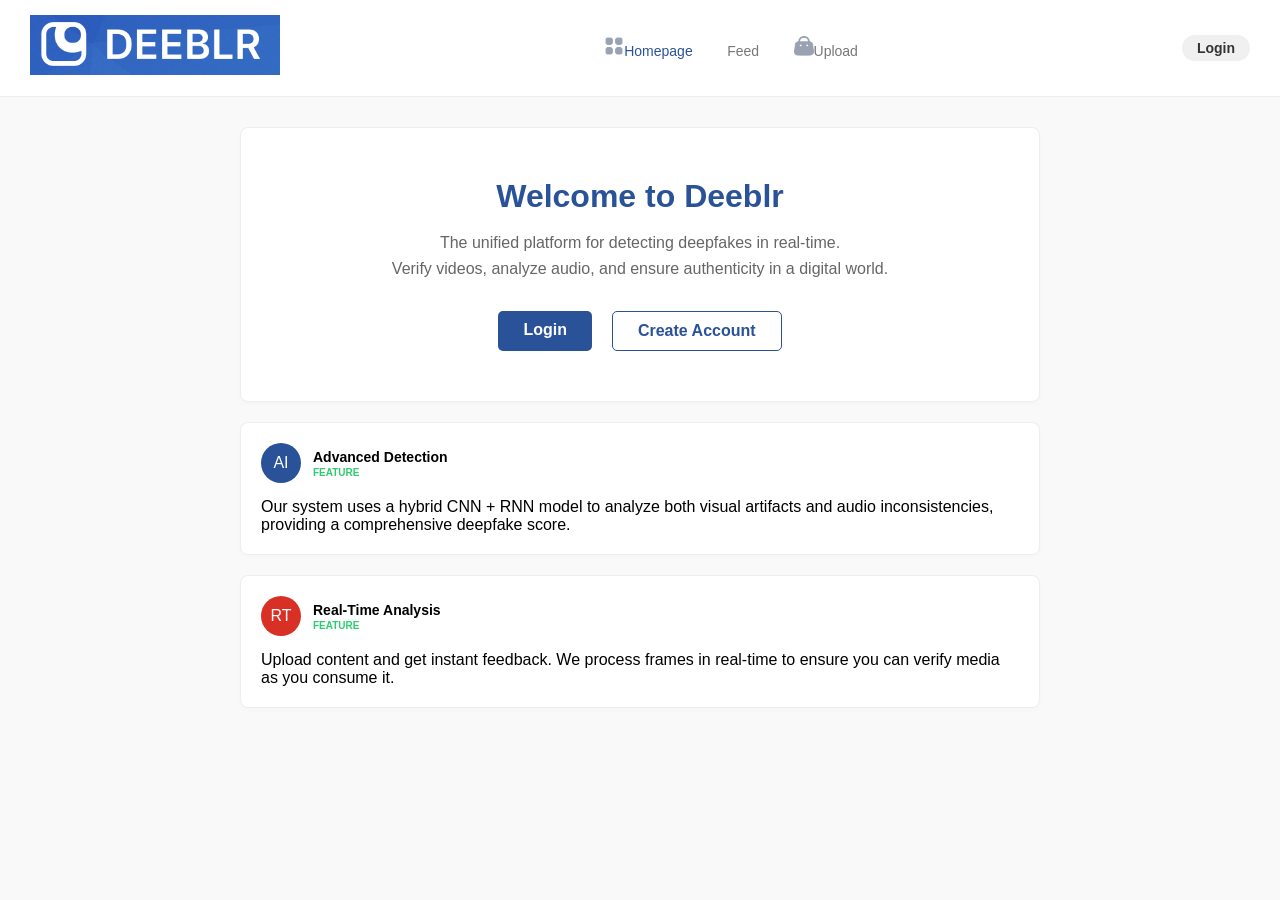
==== Deeblr/src/main/resources/static/index.html @ b956cac5 "front end completed: december 25- jan 26" ====
<!DOCTYPE html>
<html lang="en">
<head>
    <meta charset="UTF-8">
    <meta name="viewport" content="width=device-width, initial-scale=1.0">
    <title>Deeblr - Home</title>

    <link rel="stylesheet" href="style.css">
</head>
<body class="feed-body"> <nav class="navbar">
    <div class="brand-logo">
        <img src="../../java/com/example/frontend/logo.png" alt="Deeblr Logo" style="height: 60px; width: auto;">
    </div>

    <div class="nav-center">
        <a href="index.html" class="active"><img src="homepage.png" style="width:20px;height:20px;">Homepage</a>
        <a href="feed.html">Feed</a>
        <a href="upload.html"><img src="upload.png" style="width:20px;height:20px;">Upload</a>
    </div>

    <div class="user-pill">
        <a href="login.html" style="text-decoration:none; color:#333; font-size:14px; font-weight:bold;">Login</a>
    </div>
</nav>

<div class="feed-container">

    <div class="card" style="text-align: center; padding: 50px;">
        <h1 style="color: #2a5298; margin-bottom: 15px;">Welcome to Deeblr</h1>
        <p style="color: #666; font-size: 16px; margin-bottom: 30px; line-height: 1.6;">
            The unified platform for detecting deepfakes in real-time.<br>
            Verify videos, analyze audio, and ensure authenticity in a digital world.
        </p>

        <div style="display: flex; justify-content: center; gap: 20px;">
            <a href="login.html" class="btn-primary" style="text-decoration: none; display: inline-block;">Login</a>

            <a href="register.html" style="text-decoration: none; padding: 10px 25px; border: 1px solid #2a5298; color: #2a5298; border-radius: 5px; font-weight: bold;">
                Create Account
            </a>
        </div>
    </div>

    <div class="card">
        <div class="card-header">
            <div class="avatar-circle" style="background: #2a5298;">AI</div>
            <div class="meta">
                <strong>Advanced Detection</strong>
                <span class="tag friend">Feature</span>
            </div>
        </div>
        <p>Our system uses a hybrid CNN + RNN model to analyze both visual artifacts and audio inconsistencies, providing a comprehensive deepfake score.</p>
    </div>

    <div class="card">
        <div class="card-header">
            <div class="avatar-circle" style="background: #d93025;">RT</div>
            <div class="meta">
                <strong>Real-Time Analysis</strong>
                <span class="tag friend">Feature</span>
            </div>
        </div>
        <p>Upload content and get instant feedback. We process frames in real-time to ensure you can verify media as you consume it.</p>
    </div>

</div>

</body>
</html>
---- Deeblr/src/main/resources/static/style.css ----
/* =========================================
   1. GLOBAL SETTINGS
   ========================================= */
/* The "Reset": This removes the default spaces browsers add
   so everything looks the same on Chrome, Safari, etc. */
* {
    margin: 0;
    padding: 0;
    box-sizing: border-box;
    font-family: 'Segoe UI', sans-serif;
}

/* =========================================
   2. LOGIN & REGISTER PAGE
   ========================================= */
/* Splits the screen into two halves (Blue Left, White Right) */
.login-container {
    display: flex;
    height: 100vh; /* 100vh means "100% of the screen height" */
    width: 100%;
}

/* LEFT SIDE: The Blue Gradient Panel */
.brand-panel {
    width: 40%;
    /* Creates the diagonal blue fade effect */
    background: linear-gradient(135deg, #1e3c72 0%, #2a5298 100%);
    display: flex;
    align-items: center;    /* Centers logo vertically */
    justify-content: center; /* Centers logo horizontally */
    color: white;
}

/* The "DEEBLR" text style */
.brand-logo {
    font-size: 24px;
    font-weight: bold;
    letter-spacing: 2px; /* Spreads the letters out slightly */
}

/* The box around the "9" logo */
.logo-icon {
    border: 2px solid white;
    padding: 2px 6px;
    border-radius: 4px;
    margin-right: 8px;
}

/* RIGHT SIDE: The White Form Area */
.form-panel {
    width: 60%;
    display: flex;
    align-items: center;
    justify-content: center;
    background-color: white;
}

/* Limits the width of the form so it doesn't stretch too wide */
.login-box {
    width: 400px;
}

.login-box h2 {
    font-size: 28px;
    margin-bottom: 5px;
}

.subtitle {
    color: #888; /* Grey text */
    margin-bottom: 30px;
    font-size: 14px;
}

/* The "Log in as..." box showing your previous account */
.user-card {
    display: flex;
    align-items: center;
    border: 1px solid #eee;
    padding: 10px;
    border-radius: 8px;
    margin-bottom: 30px;
    background: #fafafa;
}

.avatar {
    width: 40px;
    height: 40px;
    background: #ddd;
    border-radius: 50%; /* Makes the box a perfect circle */
    display: flex;
    align-items: center;
    justify-content: center;
    color: #555;
    margin-right: 15px;
}

.user-info {
    flex-grow: 1; /* Pushes the "Remove" button to the far right */
    font-size: 14px;
}

.remove-link {
    color: #ff4444; /* Red color for remove */
    text-decoration: none;
    font-size: 12px;
    font-weight: bold;
}

/* Styling for all text boxes (Email, Password, etc.) */
input {
    width: 100%;
    padding: 12px;
    margin-bottom: 15px;
    border: 1px solid #ddd;
    border-radius: 5px;
}

/* The area with "Forgot Password?" links */
.actions {
    display: flex;
    justify-content: space-between;
    align-items: center;
    margin-top: 10px;
}

.actions a {
    color: #666;
    text-decoration: none;
    font-size: 13px;
}

/* The main blue button */
.btn-primary {
    background-color: #2a5298;
    color: white;
    border: none;
    padding: 10px 25px;
    border-radius: 5px;
    cursor: pointer;
    font-weight: bold;
}

.footer-text {
    margin-top: 40px;
    font-size: 13px;
    color: #888;
    text-align: right;
}

/* =========================================
   3. FEED PAGE (Inside the App)
   ========================================= */
/* Sets the background color for the whole feed page */
.feed-body {
    background-color: #f9f9f9;
}

/* Top Navigation Bar */
.navbar {
    background: white;
    padding: 15px 30px;
    display: flex;
    justify-content: space-between;
    align-items: center;
    border-bottom: 1px solid #eee;
}

.brand-logo.dark {
    color: #2a5298; /* Blue logo on white background */
}

/* Middle links (Feed, Explore, etc.) */
.nav-center a {
    margin: 0 15px;
    text-decoration: none;
    color: #777;
    font-size: 14px;
    font-weight: 500;
}

.nav-center a.active {
    color: #2a5298; /* Highlights the current page link */
}

/* User profile pill on the top right */
.user-pill {
    display: flex;
    align-items: center;
    background: #f0f0f0;
    padding: 5px 15px;
    border-radius: 20px; /* Fully rounded edges */
    font-size: 14px;
}

.avatar-small {
    width: 24px;
    height: 24px;
    background: #ccc;
    border-radius: 50%;
    margin-right: 8px;
    text-align: center;
    line-height: 24px;
    color: white;
}

/* Centers the feed in the middle of the screen */
.feed-container {
    max-width: 800px;
    margin: 30px auto;
}

.feed-header {
    display: flex;
    align-items: center;
    margin-bottom: 20px;
}

.back-btn {
    background: white;
    border: 1px solid #ddd;
    padding: 5px 10px;
    border-radius: 4px;
    margin-right: 15px;
    cursor: pointer;
}

/* The little red "New" or "Hot" label */
.badge {
    background: #ffebeb;
    color: #d93025;
    font-size: 11px;
    padding: 2px 6px;
    border-radius: 4px;
    margin-left: 10px;
}

.ticket-id {
    margin-left: auto; /* Pushes ticket ID to far right */
    color: #2a5298;
    font-size: 12px;
}

/* The Post Box (White card style) */
.card {
    background: white;
    border: 1px solid #eee;
    border-radius: 8px;
    padding: 20px;
    margin-bottom: 20px;
    box-shadow: 0 2px 5px rgba(0,0,0,0.02); /* Slight shadow for depth */
}

.card-header {
    display: flex;
    align-items: center;
    margin-bottom: 15px;
}

.avatar-circle, .avatar-img {
    width: 40px;
    height: 40px;
    border-radius: 50%;
    margin-right: 12px;
}

.avatar-circle {
    background: #333;
    color: white;
    display: flex;
    align-items: center;
    justify-content: center;
}

.meta {
    display: flex;
    flex-direction: column;
}

.meta strong {
    font-size: 14px;
}

.tag {
    font-size: 10px;
    font-weight: bold;
    text-transform: uppercase;
    margin-top: 2px;
}

.tag.friend {
    color: #2ecc71; /* Green color for friends */
}

.date {
    margin-left: auto;
    color: #999;
    font-size: 12px;
}

.image-container img {
    width: 100%; /* Ensures images fit inside the card */
    border-radius: 8px;
    margin-top: 15px;
}
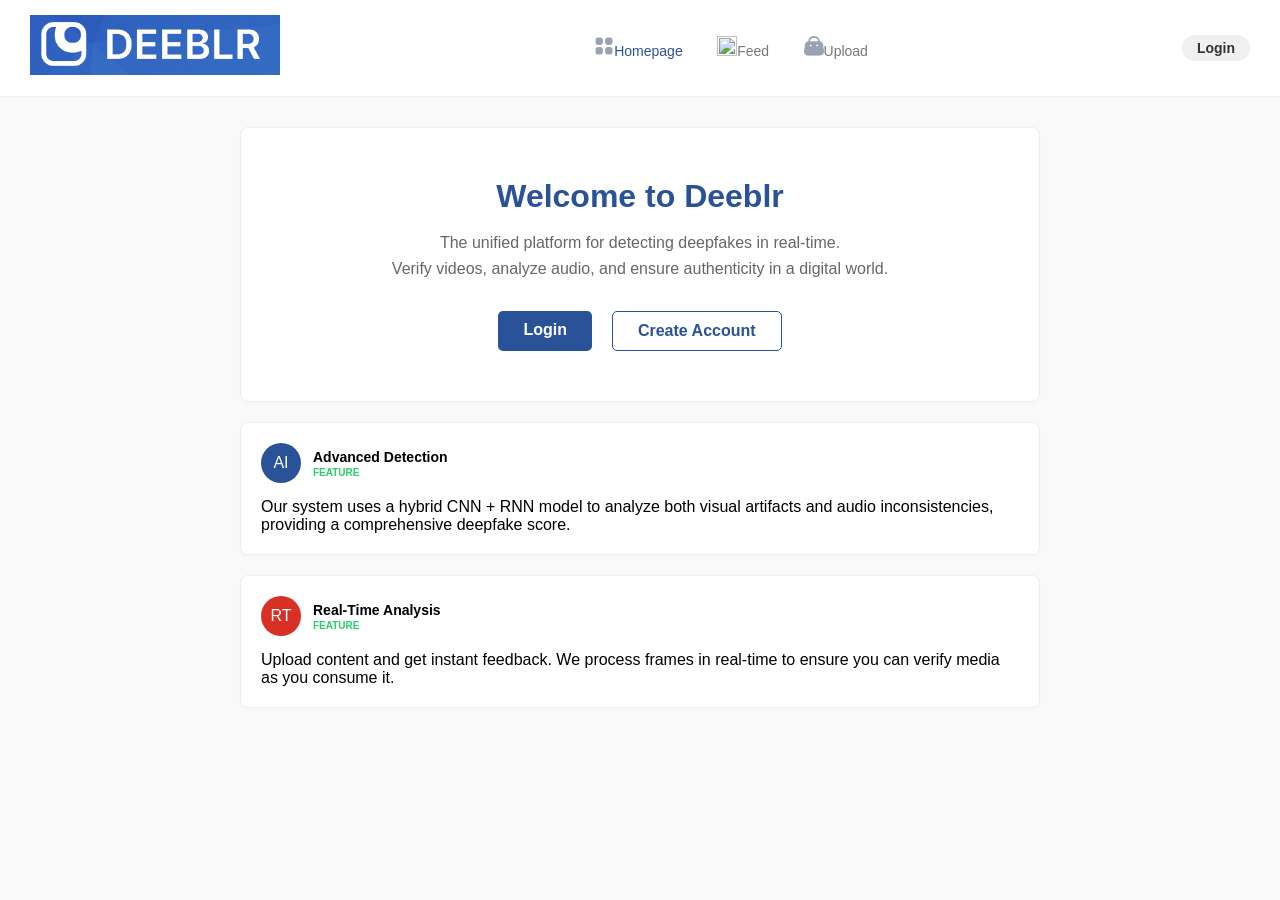
==== commit c4e9ddef: "FIXED(core): resolve auth identity mismatch, optimize friend logic & enable video playback Backend C" ====
--- a/Deeblr/src/main/resources/static/index.html
+++ b/Deeblr/src/main/resources/static/index.html
@@ -14,7 +14,7 @@
 
     <div class="nav-center">
         <a href="index.html" class="active"><img src="homepage.png" style="width:20px;height:20px;">Homepage</a>
-        <a href="feed.html">Feed</a>
+        <a href="feed.html"><img src="feed.png" style="width:20px;height:20px;">Feed</a>
         <a href="upload.html"><img src="upload.png" style="width:20px;height:20px;">Upload</a>
     </div>
 
--- a/Deeblr/src/main/resources/static/style.css
+++ b/Deeblr/src/main/resources/static/style.css
@@ -1,8 +1,6 @@
 /* =========================================
    1. GLOBAL SETTINGS
    ========================================= */
-/* The "Reset": This removes the default spaces browsers add
-   so everything looks the same on Chrome, Safari, etc. */
 * {
     margin: 0;
     padding: 0;
@@ -10,35 +8,34 @@
     font-family: 'Segoe UI', sans-serif;
 }
 
+body {
+    background-color: #f9f9f9; /* Matches .feed-body */
+}
+
 /* =========================================
    2. LOGIN & REGISTER PAGE
    ========================================= */
-/* Splits the screen into two halves (Blue Left, White Right) */
 .login-container {
     display: flex;
-    height: 100vh; /* 100vh means "100% of the screen height" */
+    height: 100vh;
     width: 100%;
 }
 
-/* LEFT SIDE: The Blue Gradient Panel */
 .brand-panel {
     width: 40%;
-    /* Creates the diagonal blue fade effect */
     background: linear-gradient(135deg, #1e3c72 0%, #2a5298 100%);
     display: flex;
-    align-items: center;    /* Centers logo vertically */
-    justify-content: center; /* Centers logo horizontally */
-    color: white;
-}
-
-/* The "DEEBLR" text style */
+    align-items: center;
+    justify-content: center;
+    color: white;
+}
+
 .brand-logo {
     font-size: 24px;
     font-weight: bold;
-    letter-spacing: 2px; /* Spreads the letters out slightly */
-}
-
-/* The box around the "9" logo */
+    letter-spacing: 2px;
+}
+
 .logo-icon {
     border: 2px solid white;
     padding: 2px 6px;
@@ -46,7 +43,6 @@
     margin-right: 8px;
 }
 
-/* RIGHT SIDE: The White Form Area */
 .form-panel {
     width: 60%;
     display: flex;
@@ -55,7 +51,6 @@
     background-color: white;
 }
 
-/* Limits the width of the form so it doesn't stretch too wide */
 .login-box {
     width: 400px;
 }
@@ -66,12 +61,11 @@
 }
 
 .subtitle {
-    color: #888; /* Grey text */
+    color: #888;
     margin-bottom: 30px;
     font-size: 14px;
 }
 
-/* The "Log in as..." box showing your previous account */
 .user-card {
     display: flex;
     align-items: center;
@@ -86,7 +80,7 @@
     width: 40px;
     height: 40px;
     background: #ddd;
-    border-radius: 50%; /* Makes the box a perfect circle */
+    border-radius: 50%;
     display: flex;
     align-items: center;
     justify-content: center;
@@ -95,18 +89,17 @@
 }
 
 .user-info {
-    flex-grow: 1; /* Pushes the "Remove" button to the far right */
+    flex-grow: 1;
     font-size: 14px;
 }
 
 .remove-link {
-    color: #ff4444; /* Red color for remove */
+    color: #ff4444;
     text-decoration: none;
     font-size: 12px;
     font-weight: bold;
 }
 
-/* Styling for all text boxes (Email, Password, etc.) */
 input {
     width: 100%;
     padding: 12px;
@@ -115,7 +108,6 @@
     border-radius: 5px;
 }
 
-/* The area with "Forgot Password?" links */
 .actions {
     display: flex;
     justify-content: space-between;
@@ -129,7 +121,6 @@
     font-size: 13px;
 }
 
-/* The main blue button */
 .btn-primary {
     background-color: #2a5298;
     color: white;
@@ -148,14 +139,12 @@
 }
 
 /* =========================================
-   3. FEED PAGE (Inside the App)
+   3. FEED PAGE COMPONENTS
    ========================================= */
-/* Sets the background color for the whole feed page */
 .feed-body {
     background-color: #f9f9f9;
 }
 
-/* Top Navigation Bar */
 .navbar {
     background: white;
     padding: 15px 30px;
@@ -166,10 +155,9 @@
 }
 
 .brand-logo.dark {
-    color: #2a5298; /* Blue logo on white background */
-}
-
-/* Middle links (Feed, Explore, etc.) */
+    color: #2a5298;
+}
+
 .nav-center a {
     margin: 0 15px;
     text-decoration: none;
@@ -179,16 +167,15 @@
 }
 
 .nav-center a.active {
-    color: #2a5298; /* Highlights the current page link */
-}
-
-/* User profile pill on the top right */
+    color: #2a5298;
+}
+
 .user-pill {
     display: flex;
     align-items: center;
     background: #f0f0f0;
     padding: 5px 15px;
-    border-radius: 20px; /* Fully rounded edges */
+    border-radius: 20px;
     font-size: 14px;
 }
 
@@ -203,7 +190,6 @@
     color: white;
 }
 
-/* Centers the feed in the middle of the screen */
 .feed-container {
     max-width: 800px;
     margin: 30px auto;
@@ -224,7 +210,6 @@
     cursor: pointer;
 }
 
-/* The little red "New" or "Hot" label */
 .badge {
     background: #ffebeb;
     color: #d93025;
@@ -235,19 +220,18 @@
 }
 
 .ticket-id {
-    margin-left: auto; /* Pushes ticket ID to far right */
+    margin-left: auto;
     color: #2a5298;
     font-size: 12px;
 }
 
-/* The Post Box (White card style) */
 .card {
     background: white;
     border: 1px solid #eee;
     border-radius: 8px;
     padding: 20px;
     margin-bottom: 20px;
-    box-shadow: 0 2px 5px rgba(0,0,0,0.02); /* Slight shadow for depth */
+    box-shadow: 0 2px 5px rgba(0,0,0,0.02);
 }
 
 .card-header {
@@ -288,7 +272,7 @@
 }
 
 .tag.friend {
-    color: #2ecc71; /* Green color for friends */
+    color: #2ecc71;
 }
 
 .date {
@@ -298,7 +282,90 @@
 }
 
 .image-container img {
-    width: 100%; /* Ensures images fit inside the card */
+    width: 100%;
     border-radius: 8px;
     margin-top: 15px;
+}
+
+/* =========================================
+   4. NAVIGATION COMPATIBILITY TWEAKS
+   (Connects HTML classes to your CSS)
+   ========================================= */
+
+/* The HTML uses 'header', your CSS uses 'navbar'. This links them. */
+.header {
+    background: white;
+    padding: 15px 40px;
+    height: 70px;
+    display: flex;
+    justify-content: space-between;
+    align-items: center;
+    border-bottom: 1px solid #eee;
+    position: sticky; /* Makes the bar stick to top */
+    top: 0;
+    z-index: 100;
+}
+
+/* The HTML uses 'brand', your CSS uses 'brand-logo' */
+.brand {
+    font-size: 24px;
+    font-weight: bold;
+    letter-spacing: 2px;
+    color: #2a5298;
+    text-decoration: none;
+    display: flex;
+    align-items: center;
+    gap: 10px;
+}
+
+/* The HTML uses 'nav-links', your CSS uses 'nav-center' */
+.nav-links {
+    display: flex;
+    align-items: center;
+}
+
+.nav-links a {
+    margin: 0 15px;
+    text-decoration: none;
+    color: #777;
+    font-size: 14px;
+    font-weight: 500;
+    display: flex;
+    align-items: center;
+    gap: 8px;
+}
+
+.nav-links a:hover, .nav-links a.active {
+    color: #2a5298;
+    font-weight: bold;
+}
+
+/* The HTML uses 'user-badge', your CSS uses 'user-pill' */
+.user-badge {
+    display: flex;
+    align-items: center;
+    background: #f0f0f0;
+    padding: 5px 15px;
+    border-radius: 20px;
+    font-size: 14px;
+    cursor: pointer;
+    border: 1px solid transparent;
+}
+
+.user-badge:hover {
+    background: #e9ecef;
+    border-color: #ddd;
+}
+
+.user-avatar-small {
+    width: 24px;
+    height: 24px;
+    background: #2a5298; /* Blue background for initials */
+    color: white;
+    border-radius: 50%;
+    margin-right: 8px;
+    text-align: center;
+    line-height: 24px;
+    font-weight: bold;
+    font-size: 12px;
 }
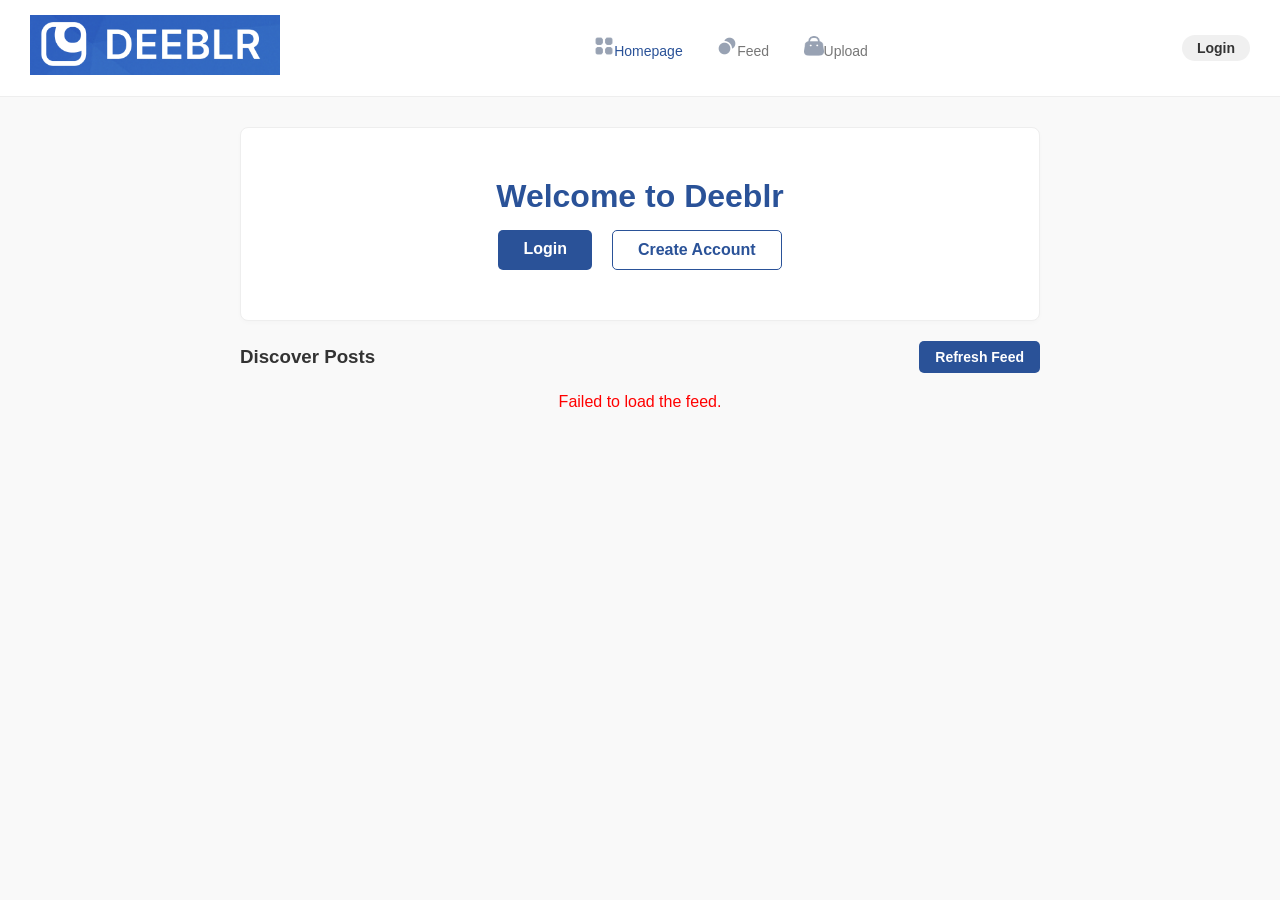
==== commit 15db7d5d: "changed homepage to display public posts" ====
--- a/Deeblr/src/main/resources/static/index.html
+++ b/Deeblr/src/main/resources/static/index.html
@@ -6,8 +6,29 @@
     <title>Deeblr - Home</title>
 
     <link rel="stylesheet" href="style.css">
+
+    <style>
+        .refresh-btn {
+            background: #2a5298;
+            color: white;
+            border: none;
+            padding: 8px 16px;
+            border-radius: 5px;
+            cursor: pointer;
+            font-weight: bold;
+            font-size: 14px;
+            display: inline-flex;
+            align-items: center;
+            gap: 5px;
+        }
+        .refresh-btn:hover {
+            background: #1e3c72;
+        }
+    </style>
 </head>
-<body class="feed-body"> <nav class="navbar">
+<body class="feed-body">
+
+<nav class="navbar">
     <div class="brand-logo">
         <img src="../../java/com/example/frontend/logo.png" alt="Deeblr Logo" style="height: 60px; width: auto;">
     </div>
@@ -27,10 +48,6 @@
 
     <div class="card" style="text-align: center; padding: 50px;">
         <h1 style="color: #2a5298; margin-bottom: 15px;">Welcome to Deeblr</h1>
-        <p style="color: #666; font-size: 16px; margin-bottom: 30px; line-height: 1.6;">
-            The unified platform for detecting deepfakes in real-time.<br>
-            Verify videos, analyze audio, and ensure authenticity in a digital world.
-        </p>
 
         <div style="display: flex; justify-content: center; gap: 20px;">
             <a href="login.html" class="btn-primary" style="text-decoration: none; display: inline-block;">Login</a>
@@ -41,29 +58,89 @@
         </div>
     </div>
 
-    <div class="card">
-        <div class="card-header">
-            <div class="avatar-circle" style="background: #2a5298;">AI</div>
-            <div class="meta">
-                <strong>Advanced Detection</strong>
-                <span class="tag friend">Feature</span>
-            </div>
-        </div>
-        <p>Our system uses a hybrid CNN + RNN model to analyze both visual artifacts and audio inconsistencies, providing a comprehensive deepfake score.</p>
+    <div style="display: flex; justify-content: space-between; align-items: center; margin-bottom: 20px;">
+        <h3 style="color: #333; margin: 0;">Discover Posts</h3>
+        <button onclick="loadRandomPosts()" class="refresh-btn">Refresh Feed</button>
     </div>
 
-    <div class="card">
-        <div class="card-header">
-            <div class="avatar-circle" style="background: #d93025;">RT</div>
-            <div class="meta">
-                <strong>Real-Time Analysis</strong>
-                <span class="tag friend">Feature</span>
-            </div>
-        </div>
-        <p>Upload content and get instant feedback. We process frames in real-time to ensure you can verify media as you consume it.</p>
+    <div id="public-feed-list">
+        <p style="text-align: center; color: #888;">Loading feed...</p>
     </div>
 
 </div>
 
+<script>
+    // Load posts immediately when the page opens
+    window.onload = loadRandomPosts;
+
+    function loadRandomPosts() {
+        const container = document.getElementById('public-feed-list');
+        container.innerHTML = "<p style='text-align:center; color:#888;'>Loading posts...</p>";
+
+        // public endpoint
+        fetch('http://localhost:8080/api/posts/public/random')
+            .then(response => {
+                if (!response.ok) throw new Error("Could not fetch posts");
+                return response.json();
+            })
+            .then(posts => {
+                container.innerHTML = "";
+
+                if (posts.length === 0) {
+                    container.innerHTML = `
+                        <div class="card" style="text-align:center; padding:40px;">
+                            <p style="color:#888;">No posts available right now.</p>
+                        </div>`;
+                    return;
+                }
+
+                posts.forEach(post => {
+                    const firstLetter = post.username ? post.username.charAt(0).toUpperCase() : '?';
+                    const postContent = post.content ? post.content : "";
+
+                    let mediaHtml = '';
+
+                    // Reuse our media rendering logic so videos play on the homepage too
+                    if (post.mediaUrl) {
+                        if (post.mediaType === 'VIDEO') {
+                            mediaHtml = `
+                                <div class="image-container" style="margin-top: 15px;">
+                                    <video controls preload="metadata" style="width:100%; border-radius:8px; background:black;">
+                                        <source src="${post.mediaUrl}" type="video/mp4">
+                                        Your browser does not support the video tag.
+                                    </video>
+                                </div>`;
+                        } else {
+                            mediaHtml = `<div class="image-container" style="margin-top: 15px;"><img src="${post.mediaUrl}" style="max-width:100%; border-radius:8px;"></div>`;
+                        }
+                    }
+
+                    const html = `
+                        <div class="card">
+                            <div class="card-header">
+                                <div class="avatar-circle">${firstLetter}</div>
+                                <div class="meta">
+                                    <strong>${post.username || 'Unknown'}</strong>
+                                    <span class="tag" style="background:#e0e0e0; color:#333;">Public</span>
+                                </div>
+                            </div>
+
+                            <div style="font-size:15px; color:#444; line-height:1.5;">
+                                ${postContent}
+                            </div>
+
+                            ${mediaHtml}
+                        </div>
+                    `;
+                    container.innerHTML += html;
+                });
+            })
+            .catch(err => {
+                console.error("Error loading posts", err);
+                container.innerHTML = "<p style='text-align:center; color:red;'>Failed to load the feed.</p>";
+            });
+    }
+</script>
+
 </body>
 </html>
